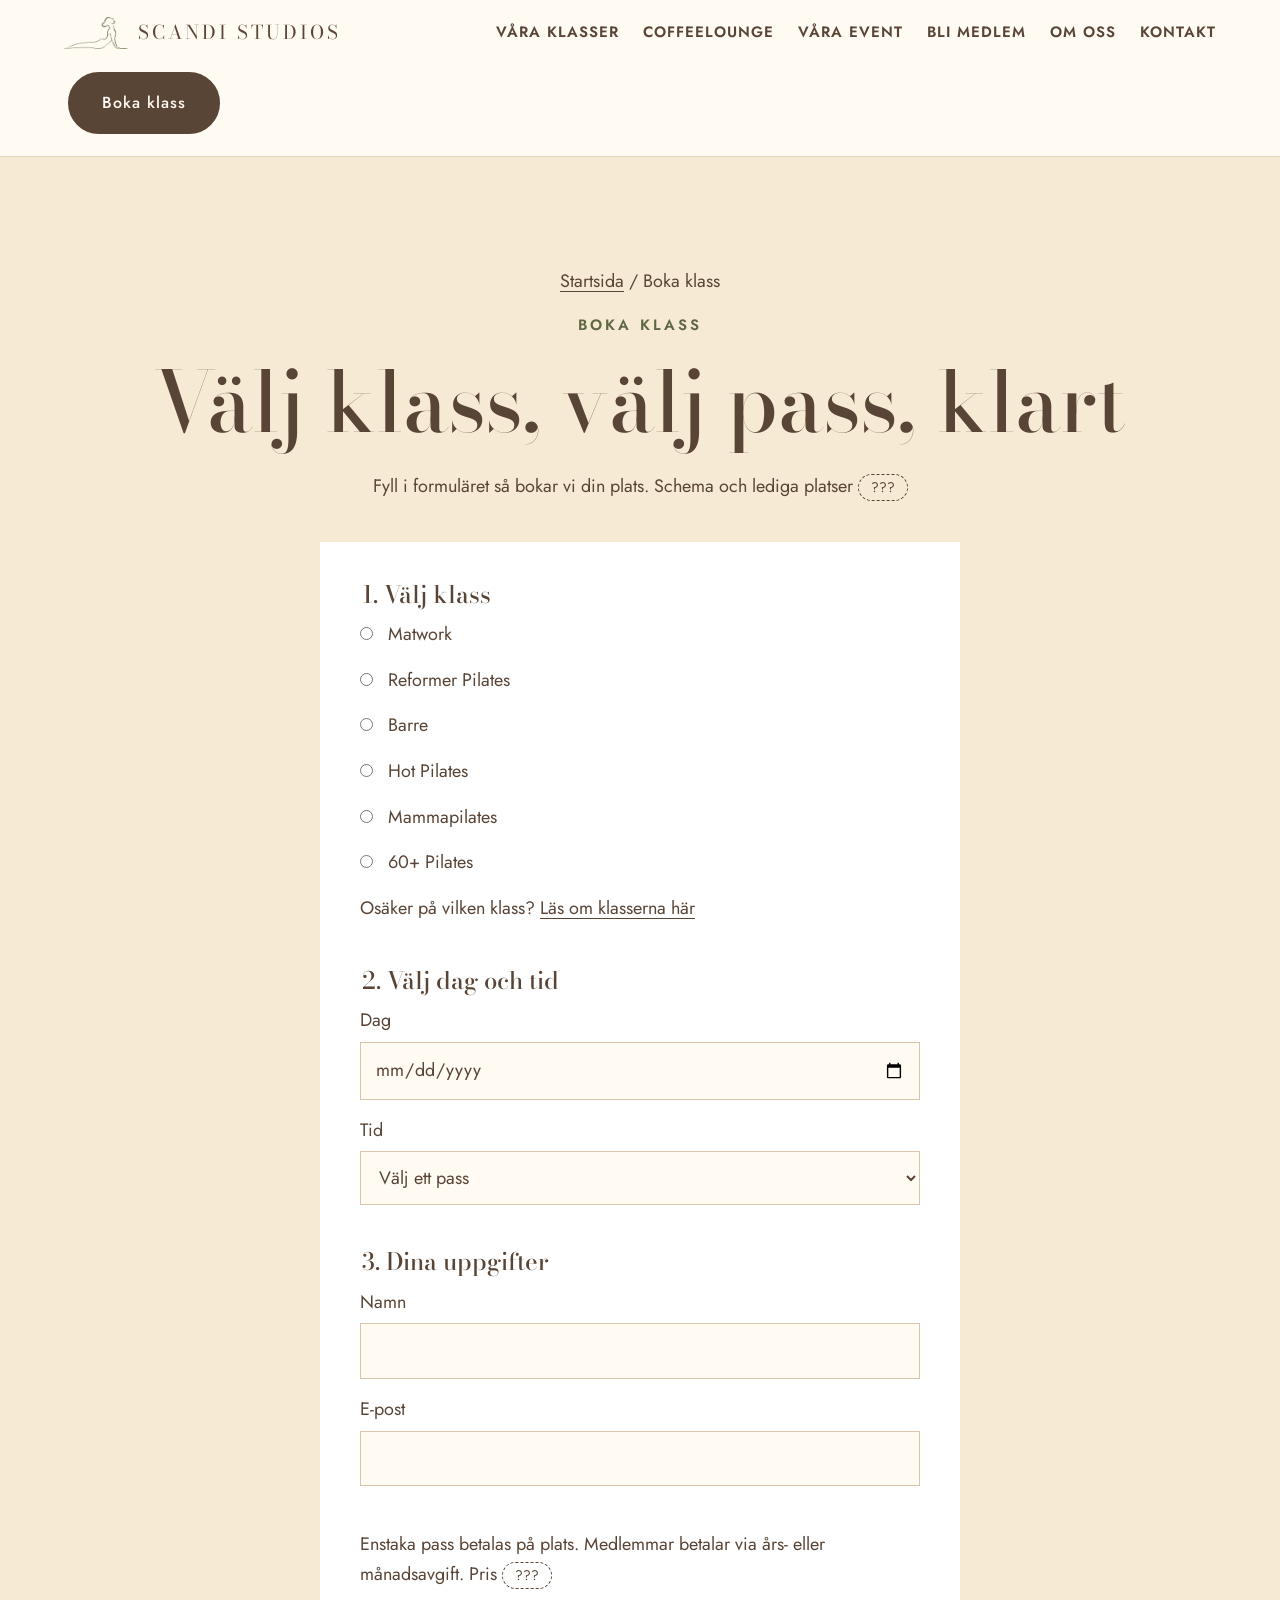
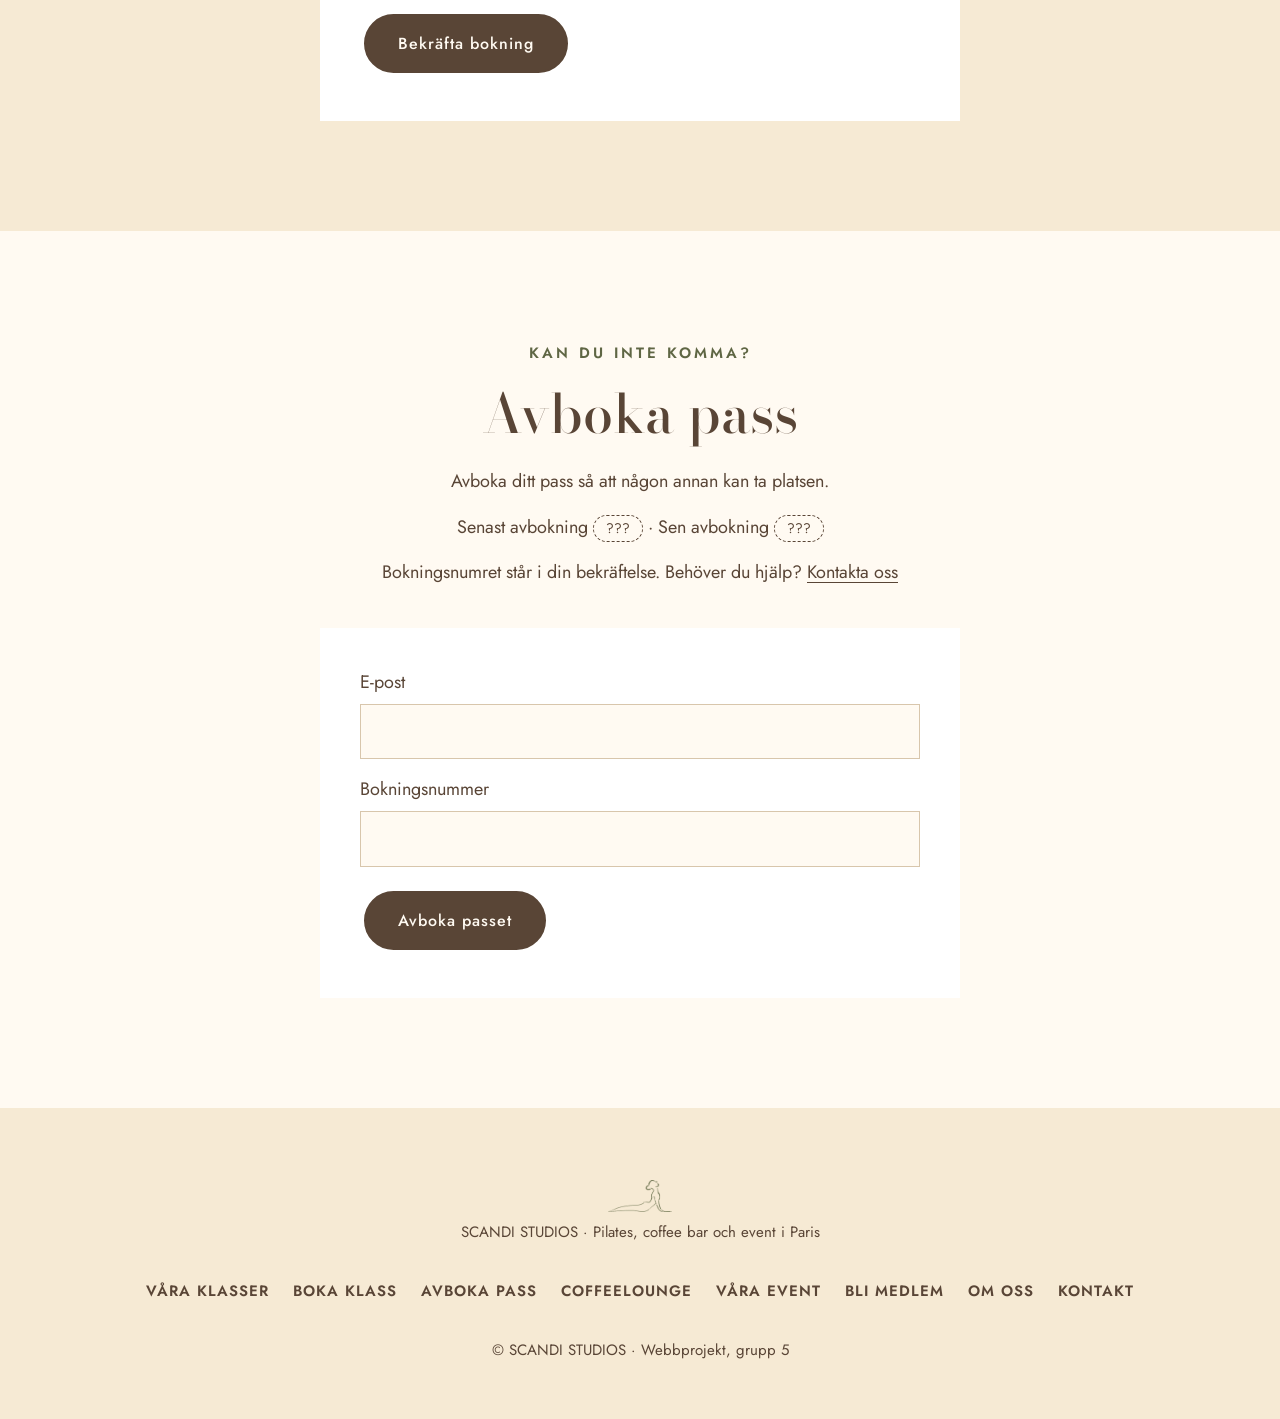
==== boka.html @ 318cf073 "SCANDI STUDIOS template" ====
<!DOCTYPE html>
<html lang="sv">
<head>
<meta charset="utf-8">
<meta name="viewport" content="width=device-width, initial-scale=1">
<title>Boka klass · SCANDI STUDIOS</title>
<meta name="description" content="Boka eller avboka en pilatesklass hos SCANDI STUDIOS.">
<!-- typsnitten från google fonts -->
<link rel="stylesheet" href="https://fonts.googleapis.com/css2?family=Bodoni+Moda:wght@400;500&amp;family=Jost:wght@300;400;500&amp;display=swap">
<link rel="stylesheet" href="styles.css">
</head>

<body>

<!-- HEADER - samma på alla sidor, ändra inte utan att fråga gruppen!! -->
<header>
    <a href="index.html"><img src="img/logo.png" alt="">SCANDI STUDIOS</a>

  <!-- menyn (lägg aria-current="page" på sidan man är på) -->
  <nav aria-label="Huvudmeny">
      <a href="klasser.html">Våra klasser</a>
      <a href="coffeelounge.html">Coffeelounge</a>
      <a href="event.html">Våra event</a>
      <a href="medlem.html">Bli medlem</a>
      <a href="om-oss.html">Om oss</a>
      <a href="kontakt.html">Kontakt</a>
  </nav>

  <!-- boka knappen till höger -->
  <a class="knapp" href="boka.html" aria-current="page">Boka klass</a>
</header>
<!-- slut header -->


<main id="innehall">
  <!-- bokning + avboka - Evelina skriver här -->
  <section class="sektion beige">
    <p><a href="index.html">Startsida</a> / Boka klass</p>
    <p class="liten-text">Boka klass</p>
    <h1>Välj klass, välj pass, klart</h1>
    <p>Fyll i formuläret så bokar vi din plats. Schema och lediga platser <span class="saknas">???</span></p>
    <form action="bekraftelse.html" method="get">
      <fieldset>
        <legend>1. Välj klass</legend>
        <label><input type="radio" name="klass" value="matwork" required> Matwork</label>
        <label><input type="radio" name="klass" value="reformer"> Reformer Pilates</label>
        <label><input type="radio" name="klass" value="barre"> Barre</label>
        <label><input type="radio" name="klass" value="hot-pilates"> Hot Pilates</label>
        <label><input type="radio" name="klass" value="mammapilates"> Mammapilates</label>
        <label><input type="radio" name="klass" value="60-plus"> 60+ Pilates</label>
        <p>Osäker på vilken klass? <a href="klasser.html">Läs om klasserna här</a></p>
      </fieldset>
      <fieldset>
        <legend>2. Välj dag och tid</legend>
        <label>Dag <input type="date" name="dag" required></label>
        <label>Tid
          <select name="tid" required>
            <option value="">Välj ett pass</option>
            <option value="pass-1">Pass 1 (tid ???)</option>
            <option value="pass-2">Pass 2 (tid ???)</option>
            <option value="pass-3">Pass 3 (tid ???)</option>
          </select>
        </label>
      </fieldset>
      <fieldset>
        <legend>3. Dina uppgifter</legend>
        <label>Namn <input type="text" name="namn" autocomplete="name" required></label>
        <label>E-post <input type="email" name="epost" autocomplete="email" required></label>
      </fieldset>
      <p>Enstaka pass betalas på plats. Medlemmar betalar via års- eller månadsavgift. Pris <span class="saknas">???</span></p>
      <button type="submit">Bekräfta bokning</button>
    </form>
  </section>

  <section class="sektion" id="avboka">
    <p class="liten-text">Kan du inte komma?</p>
    <h2>Avboka pass</h2>
    <p>Avboka ditt pass så att någon annan kan ta platsen.</p>
    <p>Senast avbokning <span class="saknas">???</span> · Sen avbokning <span class="saknas">???</span></p>
    <p>Bokningsnumret står i din bekräftelse. Behöver du hjälp? <a href="kontakt.html">Kontakta oss</a></p>
    <form action="avbokad.html" method="get">
      <label>E-post <input type="email" name="epost" autocomplete="email" required></label>
      <label>Bokningsnummer <input type="text" name="bokningsnummer" required></label>
      <button type="submit">Avboka passet</button>
    </form>
  </section>

  <!-- slut bokning + avboka -->
</main>


<!-- footer, också samma på alla sidor -->
<footer>
  <img src="img/logo.png" alt="">
    <p>SCANDI STUDIOS · Pilates, coffee bar och event i Paris</p>

  <nav aria-label="Sidfot">
    <a href="klasser.html">Våra klasser</a>
    <a href="boka.html">Boka klass</a>
    <a href="boka.html#avboka">Avboka pass</a>
    <a href="coffeelounge.html">Coffeelounge</a>
      <a href="event.html">Våra event</a>
    <a href="medlem.html">Bli medlem</a>
    <a href="om-oss.html">Om oss</a>
    <a href="kontakt.html">Kontakt</a>
  </nav>
  <p>© SCANDI STUDIOS · Webbprojekt, grupp 5</p>
</footer>

</body>
</html>
---- styles.css ----
/* SCANDI STUDIOS - css för hela sidan
   OBS ändra inte här utan att prata med gruppen först!!

   klasser man kan använda:
   sektion, beige, rosa, brun (färger på sektion)
   stor-bild = stora bilden med text på
   kort-rad + kort = kort bredvid varandra
   bild-text = bild och text bredvid varandra
   knapp, knapp-ram
   liten-text = lilla texten över rubriken
   saknas = när vi inte vet ngt än (pris osv)

   färger från kunden: #FFFAF2 (bakgrund) #F6EAD4 (beige) #DDBAAE (rosa)
   #594536 (brun text) #5F6644 (grön, mörkare än deras för kontrasten)
   typsnitt: Bodoni Moda rubriker, Jost text
*/

* {
  box-sizing: border-box;
}

body {
  margin:0;
  background-color: #FFFAF2;
  color: #594536;
  font-family: 'Jost', Arial, sans-serif;
  font-size: 18px;
  font-weight: 400;
  line-height: 1.65;
}


/* rubriker */
h1, h2, h3, legend, summary {
    font-family: 'Bodoni Moda', Georgia, serif;
    font-weight: 500;
    line-height: 1.1;
}
h1 {
  font-size: 84px;
  margin: 0 0 24px;
}
h2 {
  font-size: 54px;
  margin: 0 0 24px;
}
h3{
  font-size: 30px;
  margin: 0 0 10px;
}

p {
  max-width: 640px;
  margin: 0 0 16px;
}

img {
  max-width:100%;
  display: block;
}

a {
  color: inherit;
  text-underline-offset: 4px;
}

ul {
  list-style: none;
  padding: 0;
}

strong { font-weight: 500; }

/* ram när man tabbar med tangentbordet (tillgänglighet) */
a:focus-visible,
button:focus-visible,
input:focus-visible,
select:focus-visible,
textarea:focus-visible {
  outline: 2px solid #594536;
  outline-offset: 3px;
}




/* HEADER + MENY */
body > header {
  position: sticky;   /* menyn följer med när man scrollar */
  top: 0;
  z-index: 10;
  display: flex;
  flex-wrap: wrap;
  justify-content: space-between;
  align-items: center;
  gap: 12px 32px;
  padding: 14px 5%;
  background-color: #FFFAF2;
  border-bottom: 1px solid #E3D3BB;
}

/* logga */
body > header > a {
  display: flex;
  align-items: center;
  gap: 10px;
  font-family: 'Bodoni Moda', Georgia, serif;
  font-size: 19px;
  letter-spacing: 3px;
  text-decoration: none;
}

body > header img {
  width: 64px;
}

nav {
  display: flex;
  flex-wrap: wrap;
  align-items: center;
  gap: 8px 24px;
}

nav a {
  font-size: 15px;
  font-weight: 600;
  letter-spacing: 1px;
  text-transform: uppercase;
  text-decoration: none;
  padding: 6px 0;
  border-bottom: 1.5px solid transparent;
}

/* streck under sidan man är på (aria-current) */
nav a:hover,
nav a[aria-current="page"] {
  border-bottom-color: #594536;
}


/* sektioner */
.sektion {
  padding: 110px 5%;
  text-align: center;
}

/* allt i mitten */
.sektion > * {
  margin-left: auto;
  margin-right: auto;
}

/* färger för sektion, typ class="sektion beige" */
.beige {
  background-color: #F6EAD4;
}
.rosa {
  background-color: #DDBAAE;
}
.brun {
  background-color: #594536;
  color: #FFFAF2;
}

.liten-text {
  font-size: 15px;
  font-weight: 600;
  letter-spacing: 3px;
  text-transform: uppercase;
  color: #5F6644;
  margin-bottom: 18px;
}

.rosa .liten-text {
  color: #594536;
}

.brun .liten-text,
.stor-bild .liten-text {
  color: #F6EAD4;
}


/* STOR BILD - stora bilden med text på, högst upp */
.stor-bild {
  position: relative;
  min-height: 80vh;
  display: flex;
  flex-direction: column;
  justify-content: center;
  align-items: center;
  padding: 120px 5%;
  text-align: center;
  color: #FFFAF2;
  background-color: #594536;
}

/* så att texten hamnar ovanpå bilden */
.stor-bild > * {
  position: relative;
}

/* bilden täcker allt + lite mörkare så man kan läsa texten */
.stor-bild > img {
  position: absolute;
  top: 0;
  left: 0;
  width: 100%;
  height: 100%;
  object-fit: cover;
  filter: brightness(0.6);
}

.stor-bild h1 {
  max-width: 900px;
}



/* knappar (button med så att knapparna i formulären ser likadana ut) */
.knapp,
.knapp-ram,
button {
  display: inline-block;
  margin: 8px 4px;
  padding: 16px 32px;
  border: 2px solid #594536;
  border-radius: 60px;
  background-color: #594536;
  color: #FFFAF2;
  font-family: inherit;
  font-size: 16px;
  font-weight: 500;
  letter-spacing: 1px;
  text-transform: none;
  text-decoration: none;
  cursor: pointer;
}

.knapp:hover,
button:hover {
  background-color: #3f2f24;
}

.knapp-ram {
  background-color: transparent;
  color: #594536;
}
.knapp-ram:hover {
  background-color: #594536;
  color: #FFFAF2;
}

/* ljusa knappar på brun bakgrund och på stora bilden */
.brun .knapp,
.stor-bild .knapp {
  background-color: #FFFAF2;
  border-color: #FFFAF2;
  color: #594536;
}

.brun .knapp-ram,
.stor-bild .knapp-ram {
  border-color: #FFFAF2;
  color: #FFFAF2;
}

.brun .knapp-ram:hover,
.stor-bild .knapp-ram:hover {
  background-color: #FFFAF2;
  color: #594536;
}


/* kort */
.kort-rad {
  display: flex;
  flex-wrap: wrap;
  justify-content: center;
  gap: 56px 32px;
  max-width: 1100px;
  margin-top: 56px;
  margin-bottom: 40px;
}

.kort {
  flex: 1 1 300px;   /* max 3 per rad */
  max-width: 345px;
}

/* valv på bilden (som speglarna i studion) */
.kort img {
  width: 100%;
  height: 380px;
  object-fit: cover;
  border-radius: 200px 200px 0 0;
  margin-bottom: 22px;
}

.kort p {font-size: 16px;}


/* bild + text bredvid varandra */
.bild-text {
  display: grid;
  grid-template-columns: 1fr 1fr;
  align-items: center;
  gap: 72px;
  max-width: 1100px;
  text-align: left;
}

.bild-text img {
  width: 100%;
  height: 560px;
  object-fit: cover;
  border-radius: 300px 300px 0 0;
}

/* streckad ruta för saker vi inte fått från kunden än */
.saknas {
  display: inline-block;
  padding: 1px 12px;
  border: 1px dashed;
  border-radius: 20px;
  font-size: 14px;
}



/* FORMULÄR */
form {
  max-width: 640px;
  margin-top: 40px;
  padding: 40px;
  background-color: #FFFFFF;
  color: #594536;
  text-align: left;
}

fieldset {
  border: none;
  padding: 0;
  margin: 0 0 28px;
}

legend {
  font-size: 24px;
  margin-bottom: 12px;
}

label {
  display: block;
  margin-bottom: 16px;
}

input,
select,
textarea {
  display: block;
  width: 100%;
  margin-top: 6px;
  padding: 12px 14px;
  border: 1px solid #D8C6AC;
  background-color: #FFFAF2;
  color: inherit;
  font: inherit;
}

/* radioknappar ska vara bredvid texten */
input[type="radio"],
input[type="checkbox"] {
  display: inline;
  width: auto;
  margin: 0 10px 0 0;
  accent-color: #594536;
}

/* vanliga frågor (details) */
details {
  max-width: 720px;
  padding: 18px 0;
  border-bottom: 1px solid #D8C6AC;
  text-align: left;
}
summary {
  font-size: 22px;
  cursor: pointer;
}

/* kodexemplen på startsidan */
pre {
  text-align: left;
  background-color: #FFFFFF;
  padding: 20px;
}


/* footer */
footer {
  padding: 72px 5% 40px;
  background-color: #F6EAD4;
  text-align: center;
  font-size: 15px;
}

footer img {
  width: 64px;
  margin: 0 auto 8px;
}

footer nav {
  justify-content: center;
  margin: 28px 0;
}

footer p {
  margin-left: auto;
  margin-right: auto;
}



/* mobil */
@media (max-width: 760px) {

  body {
    font-size: 17px;
  }
  h1 {
    font-size: 54px;
  }
  h2 {
    font-size: 38px;
  }

  /* menyn ska inte följa med på mobilen, tar för mycket plats */
  body > header {
    position: static;
    justify-content: center;
  }
  nav {
    justify-content: center;
    gap: 6px 18px;
  }

  .sektion {
    padding: 72px 6%;
  }
  .stor-bild {
    min-height: 70vh;
  }

  .bild-text {
    grid-template-columns: 1fr;
    gap: 32px;
    text-align: center;
  }
  .bild-text img {
    height: 380px;
  }

  form {
    padding: 24px;
  }
}
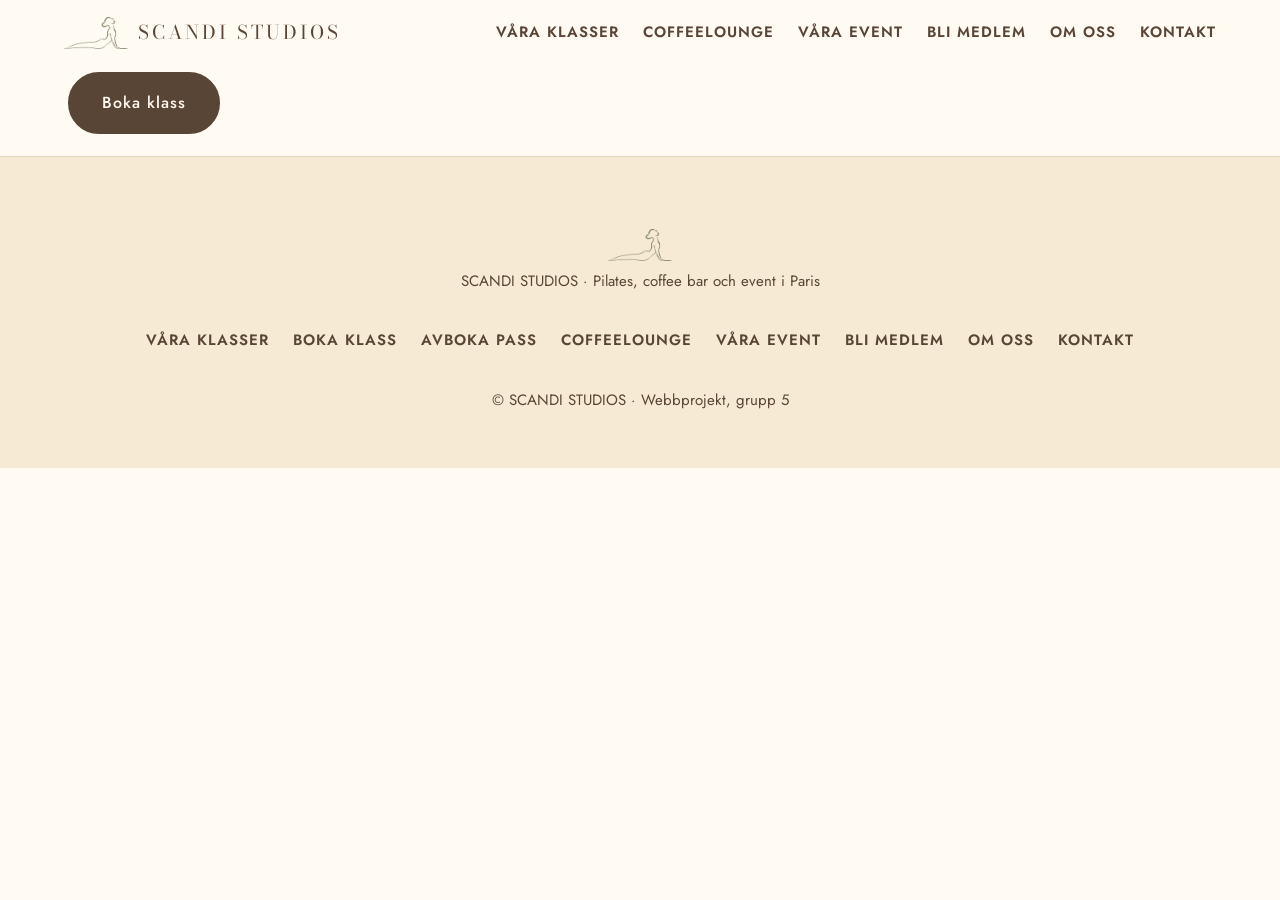
==== commit b47f2a56: "Update boka.html" ====
--- a/boka.html
+++ b/boka.html
@@ -34,56 +34,6 @@
 
 <main id="innehall">
   <!-- bokning + avboka - Evelina skriver här -->
-  <section class="sektion beige">
-    <p><a href="index.html">Startsida</a> / Boka klass</p>
-    <p class="liten-text">Boka klass</p>
-    <h1>Välj klass, välj pass, klart</h1>
-    <p>Fyll i formuläret så bokar vi din plats. Schema och lediga platser <span class="saknas">???</span></p>
-    <form action="bekraftelse.html" method="get">
-      <fieldset>
-        <legend>1. Välj klass</legend>
-        <label><input type="radio" name="klass" value="matwork" required> Matwork</label>
-        <label><input type="radio" name="klass" value="reformer"> Reformer Pilates</label>
-        <label><input type="radio" name="klass" value="barre"> Barre</label>
-        <label><input type="radio" name="klass" value="hot-pilates"> Hot Pilates</label>
-        <label><input type="radio" name="klass" value="mammapilates"> Mammapilates</label>
-        <label><input type="radio" name="klass" value="60-plus"> 60+ Pilates</label>
-        <p>Osäker på vilken klass? <a href="klasser.html">Läs om klasserna här</a></p>
-      </fieldset>
-      <fieldset>
-        <legend>2. Välj dag och tid</legend>
-        <label>Dag <input type="date" name="dag" required></label>
-        <label>Tid
-          <select name="tid" required>
-            <option value="">Välj ett pass</option>
-            <option value="pass-1">Pass 1 (tid ???)</option>
-            <option value="pass-2">Pass 2 (tid ???)</option>
-            <option value="pass-3">Pass 3 (tid ???)</option>
-          </select>
-        </label>
-      </fieldset>
-      <fieldset>
-        <legend>3. Dina uppgifter</legend>
-        <label>Namn <input type="text" name="namn" autocomplete="name" required></label>
-        <label>E-post <input type="email" name="epost" autocomplete="email" required></label>
-      </fieldset>
-      <p>Enstaka pass betalas på plats. Medlemmar betalar via års- eller månadsavgift. Pris <span class="saknas">???</span></p>
-      <button type="submit">Bekräfta bokning</button>
-    </form>
-  </section>
-
-  <section class="sektion" id="avboka">
-    <p class="liten-text">Kan du inte komma?</p>
-    <h2>Avboka pass</h2>
-    <p>Avboka ditt pass så att någon annan kan ta platsen.</p>
-    <p>Senast avbokning <span class="saknas">???</span> · Sen avbokning <span class="saknas">???</span></p>
-    <p>Bokningsnumret står i din bekräftelse. Behöver du hjälp? <a href="kontakt.html">Kontakta oss</a></p>
-    <form action="avbokad.html" method="get">
-      <label>E-post <input type="email" name="epost" autocomplete="email" required></label>
-      <label>Bokningsnummer <input type="text" name="bokningsnummer" required></label>
-      <button type="submit">Avboka passet</button>
-    </form>
-  </section>
 
   <!-- slut bokning + avboka -->
 </main>
